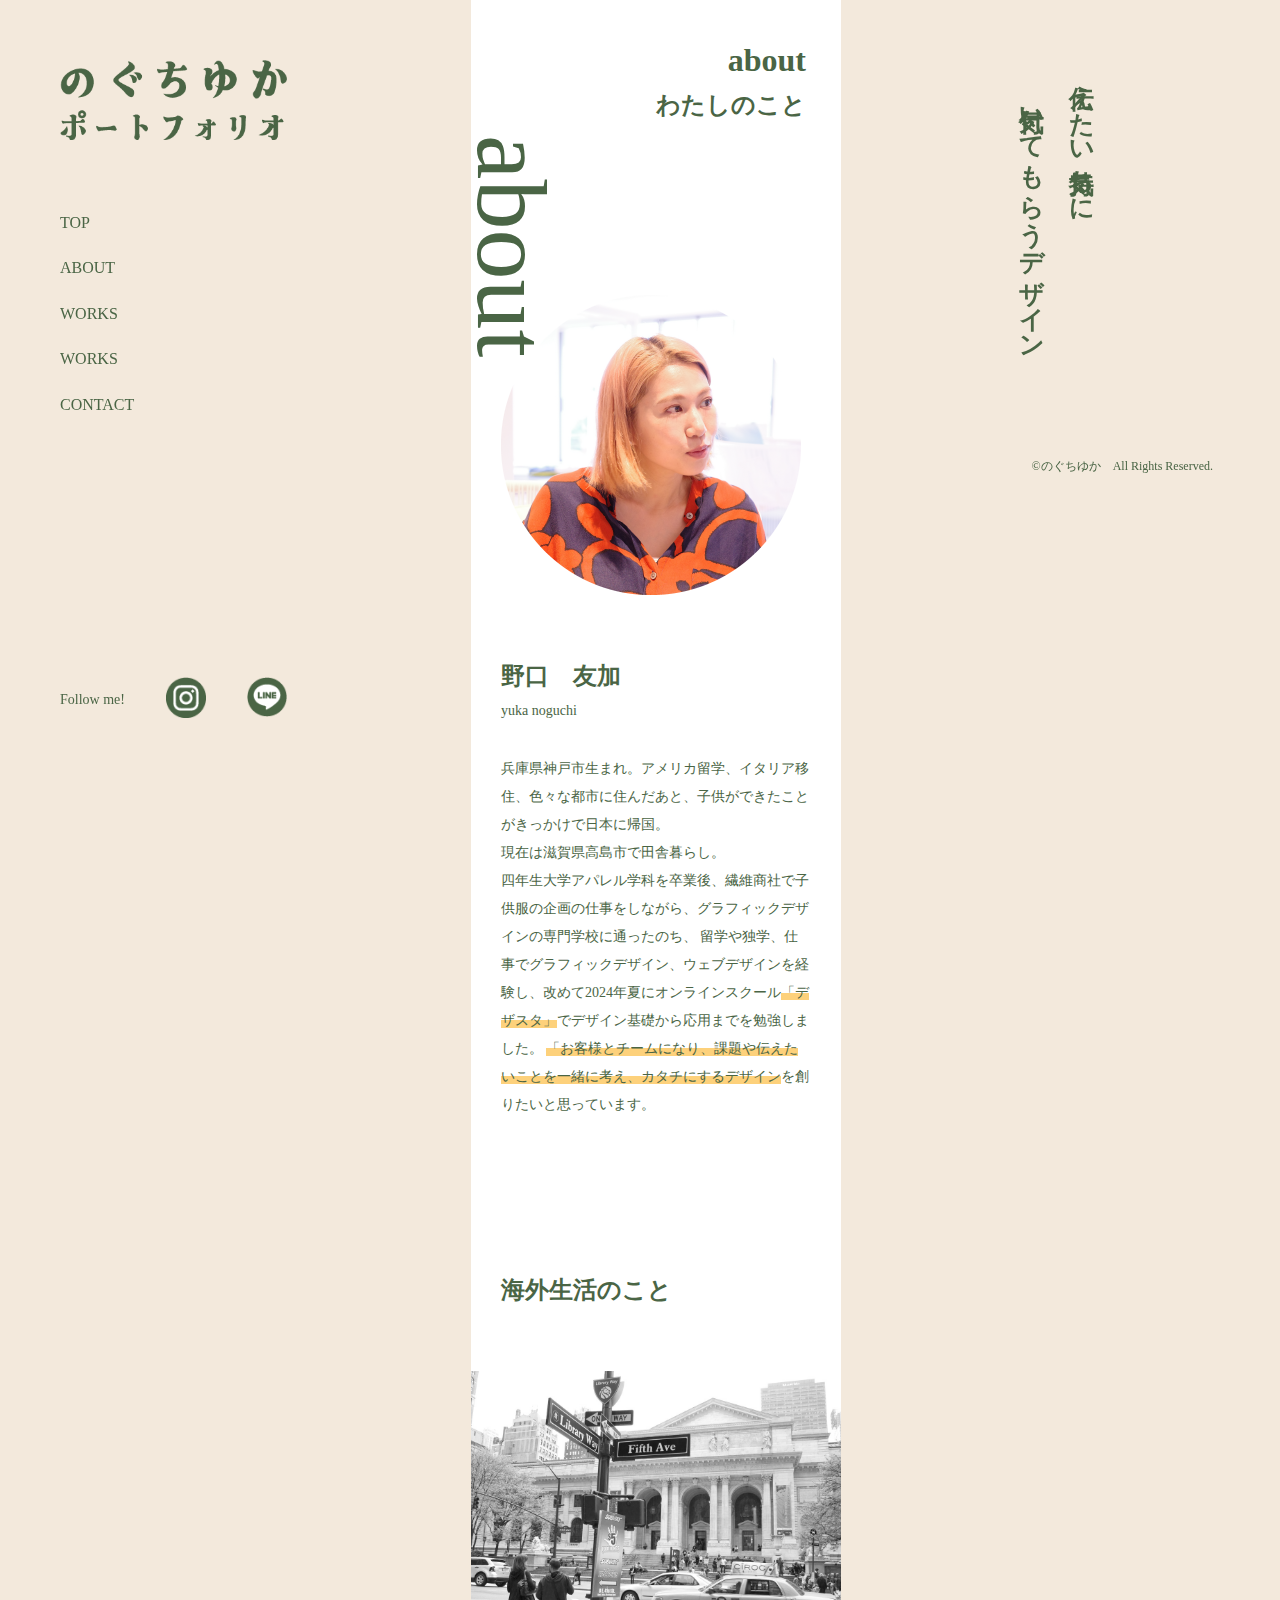
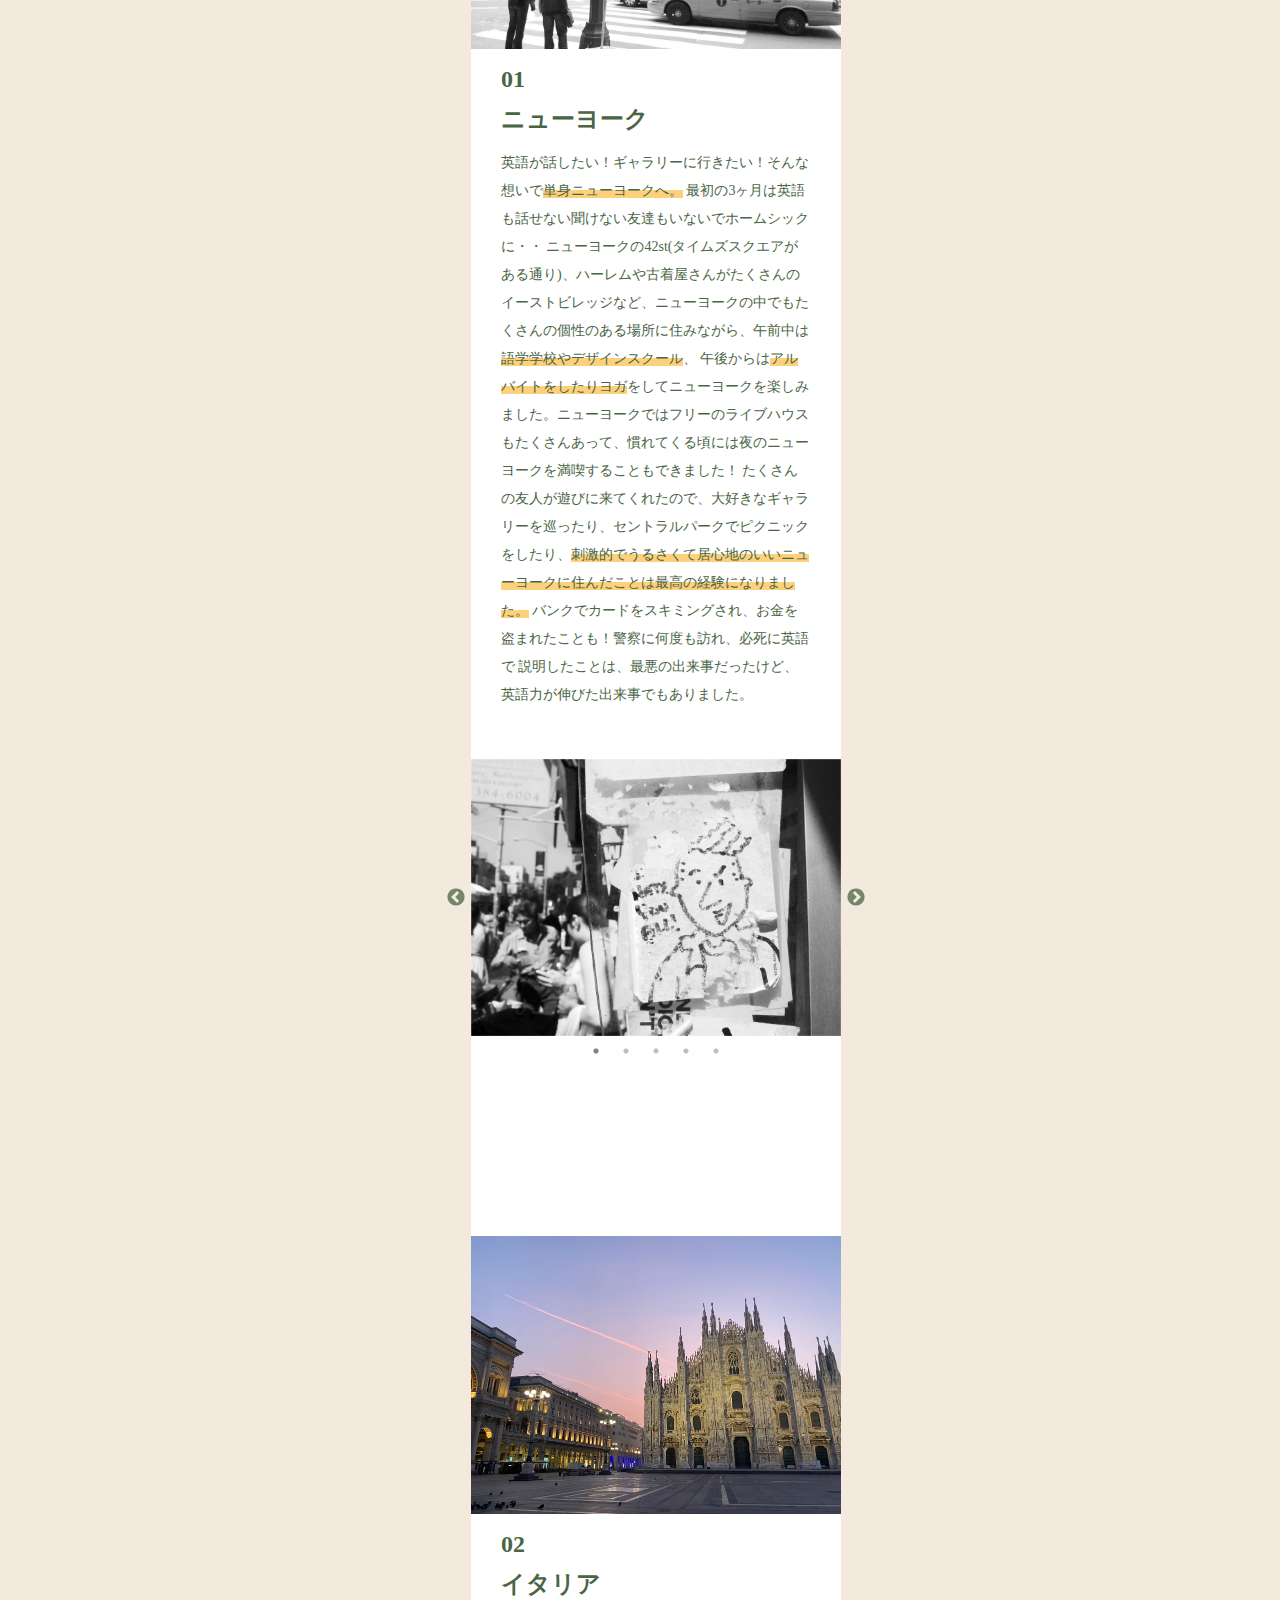
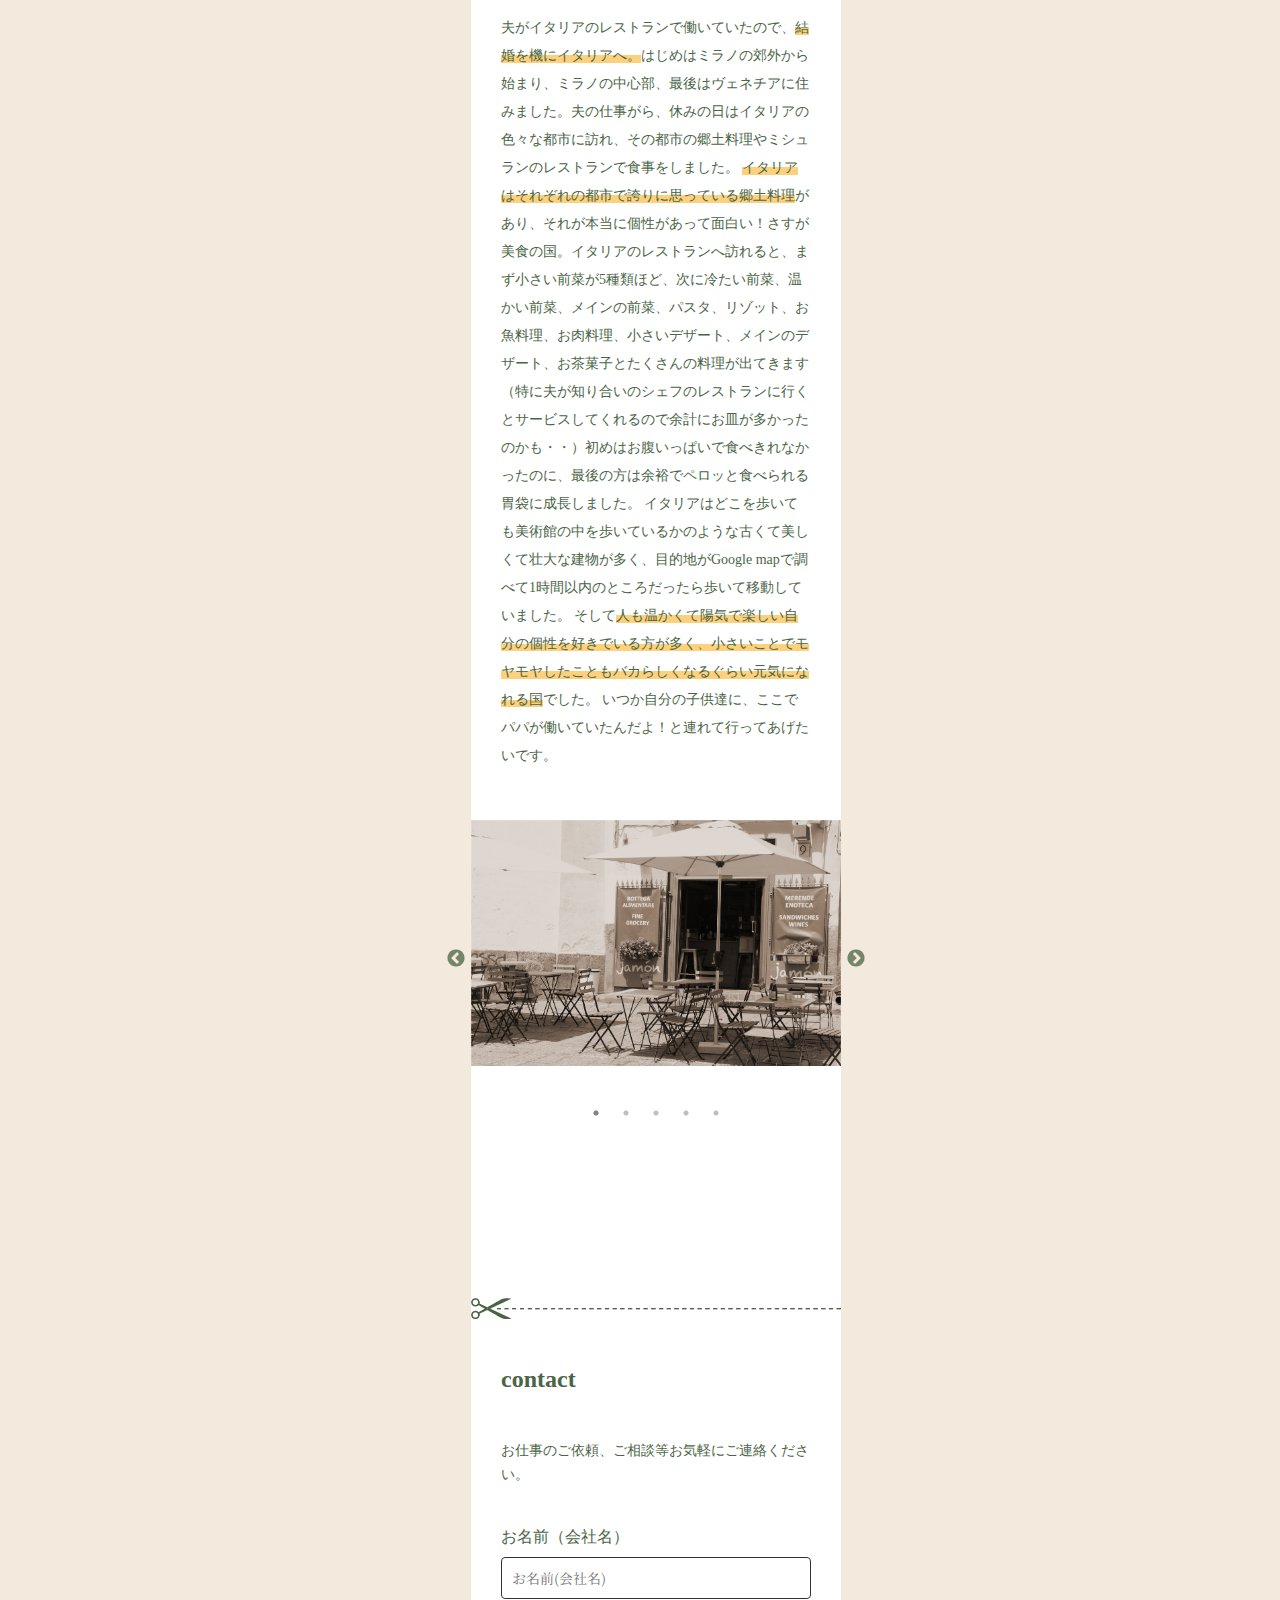
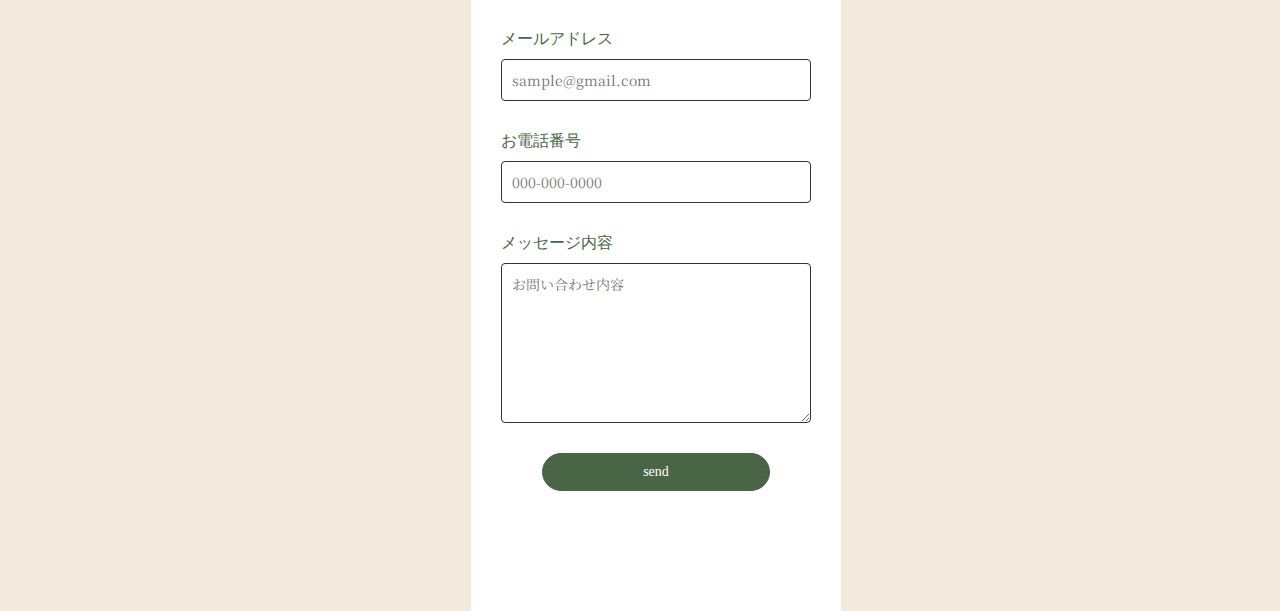
==== portfolio/about.html @ 20931b3d "portfolio" ====
<!DOCTYPE html>
<html lang="ja">
    <head>
        <meta charset="UTF-8">
        <meta name="viewport" content="width=device-width, initial-scale=1.0">
        <title>YUKA NOGUCHI Portfolio</title> 
        <link rel="stylesheet" href="./CSS/reset.css">
        <link rel="stylesheet" type="text/css" href="./slick-1.8.1/slick/slick.css"/>
        <link rel="stylesheet" type="text/css" href="./slick-1.8.1/slick/slick-theme.css">
        <link href="css/lightbox.min.css" rel="stylesheet">
    
        <link rel="stylesheet" href="./CSS/style.css"> 
        <link rel="preconnect" href="https://fonts.googleapis.com">
        <link rel="preconnect" href="./YDW_aosagi/YDWaosagi.otf">
        	
        <link href="https://fonts.googleapis.com/css?family=Noto+Serif+JP" rel="stylesheet">
    


<link rel="preconnect" href="https://fonts.gstatic.com" crossorigin>
<link href="https://fonts.googleapis.com/css2?family=Noto+Sans+JP:wght@100..900&display=swap" rel="stylesheet">

<script type="text/javascript">
    let submitted = false;
</script>
<iframe
    name="hidden_iframe"
    id="hidden_iframe"
    style="display: none"
    onload="if(submitted){window.location='./thanks.html';}"
>
</iframe>

<script src="https://code.jquery.com/jquery-3.6.0.min.js" integrity="sha256-/xUj+3OJU5yExlq6GSYGSHk7tPXikynS7ogEvDej/m4=" crossorigin="anonymous"></script>
<script src="./slick-1.8.1/slick/slick.js"></script>
<!-- <script src="js/lightbox-plus-jquery.min.js"></script> -->
<script src="js/lightbox.min.js"></script>
<script src="./JS/script.js"></script>

        
</head>

 <body>
    <main class="main">
    <header id="header">
        <div class="header_contents">
            <h1 class="logo">
                <a href="./index.html">
                    <img src="./img/logo.png" alt="Portfolio">
                </a>
            </h1>
            <nav class="header_nav">
                <ul>
                    <li><a href="top"></a>top</li>
                    <li><a href="#about"></a>about</li>
                    <li><a href="#works"></a>works</li>
                    <li><a href="#works"></a>works</li>
                    <li><a href="#contact"></a>contact</li>

                </ul>
            </nav> 
            <div class="sns">
                <div class="sns_text">Follow me!</div>
                <div class="sns_item"><img src="./img/lg.png" alt=""></div>
                <div class="sns_item"><img src="./img/line.png" alt=""></div>

            </div>


            <!-- <nav class="header_nav">
                <a href="#top">top</a>
                <a href="#about">about</a>

                <label for="works">works ▼</label>
                <input type="checkbox" id="works1" class="toggle" />
                <ul>
                  <li><a href="#">graphic</a></li>
                  <li><a href="#">web</a></li>
                </ul>
               
                <a href="#contact">contact</a>
              </nav> -->
        </div>
    </header>
    <div class="main_contents">

<div class="about_top">
<h1>about</h1>
<h2>わたしのこと</h2>
</div>

        <div class="about">
      <div class="about_title">
        about
    </div> 
    <div class="introduction">
        <div class="about_img">
            <img src="./img/about_top.png" alt="">
        </div>
   
  <h3>野口　友加</h3> 
  <p>yuka noguchi</p>
  <p>兵庫県神戸市生まれ。アメリカ留学、イタリア移住、色々な都市に住んだあと、子供ができたことがきっかけで日本に帰国。<br>
    現在は滋賀県高島市で田舎暮らし。<br>
    四年生大学アパレル学科を卒業後、繊維商社で子供服の企画の仕事をしながら、グラフィックデザインの専門学校に通ったのち、
    留学や独学、仕事でグラフィックデザイン、ウェブデザインを経験し、改めて2024年夏にオンラインスクール<span>「デザスタ」</span>でデザイン基礎から応用までを勉強しました。
    <span>「お客様とチームになり、課題や伝えたいことを一緒に考え、カタチにするデザイン</span>を創りたいと思っています。</p>     

</div>
    <div class="about_contents">
        <h3 class="about_main">海外生活のこと</h3>

<img src="./img/NY/1866459_orig.jpg" alt="">
<h3 class="about_num">01</h3>
<h3 class="about_tit">ニューヨーク</h3>

<p>英語が話したい！ギャラリーに行きたい！そんな想いで<span>単身ニューヨークへ。</span>
    最初の3ヶ月は英語も話せない聞けない友達もいないでホームシックに・・
    ニューヨークの42st(タイムズスクエアがある通り)、ハーレムや古着屋さんがたくさんのイーストビレッジなど、ニューヨークの中でもたくさんの個性のある場所に住みながら、午前中は<span>語学学校やデザインスクール</span>、
    午後からは<span>アルバイトをしたりヨガ</span>をしてニューヨークを楽しみました。ニューヨークではフリーのライブハウスもたくさんあって、慣れてくる頃には夜のニューヨークを満喫することもできました！
    たくさんの友人が遊びに来てくれたので、大好きなギャラリーを巡ったり、セントラルパークでピクニックをしたり、<span>刺激的でうるさくて居心地のいいニューヨークに住んだことは最高の経験になりました。</span>
    バンクでカードをスキミングされ、お金を盗まれたことも！警察に何度も訪れ、必死に英語で
    説明したことは、最悪の出来事だったけど、英語力が伸びた出来事でもありました。</p>

    <!-- <img class="about_gallery" src="./img/NY/2618620_orig.jpg" alt=""> -->
     <div class="about_gallery">
    <div class="slider_gallery">
        <img src="./img/NY/7099459_orig.jpg">
        <img src="./img/NY/2618620_orig.jpg">
    <img src="./img/NY/6543222_orig.jpg">
     <img src="./img/NY/5947986_orig.jpg">
    <img src="./img/NY/49869_orig.jpg">
    
        </div> 
    </div> 
    

 <img src="./img/Italy/IMG_6788.JPG" alt=""> 
    <h3 class="about_num">02</h3>
    <h3 class="about_tit">イタリア</h3>
    
    <p>夫がイタリアのレストランで働いていたので、<span>結婚を機にイタリアへ。</span>はじめはミラノの郊外から始まり、ミラノの中心部、最後はヴェネチアに住みました。夫の仕事がら、休みの日はイタリアの色々な都市に訪れ、その都市の郷土料理やミシュランのレストランで食事をしました。
        <span>イタリアはそれぞれの都市で誇りに思っている郷土料理</span>があり、それが本当に個性があって面白い！さすが美食の国。イタリアのレストランへ訪れると、まず小さい前菜が5種類ほど、次に冷たい前菜、温かい前菜、メインの前菜、パスタ、リゾット、お魚料理、お肉料理、小さいデザート、メインのデザート、お茶菓子とたくさんの料理が出てきます（特に夫が知り合いのシェフのレストランに行くとサービスしてくれるので余計にお皿が多かったのかも・・）初めはお腹いっぱいで食べきれなかったのに、最後の方は余裕でペロッと食べられる胃袋に成長しました。
        イタリアはどこを歩いても美術館の中を歩いているかのような古くて美しくて壮大な建物が多く、目的地がGoogle mapで調べて1時間以内のところだったら歩いて移動していました。
        そして<span>人も温かくて陽気で楽しい自分の個性を好きでいる方が多く、小さいことでモヤモヤしたこともバカらしくなるぐらい元気になれる国</span>でした。
        いつか自分の子供達に、ここでパパが働いていたんだよ！と連れて行ってあげたいです。</p>
    
        <div class="about_gallery">
            <div class="slider_gallery">
                <img src="./img/Italy/4319053_orig.jpg">
                <img src="./img/Italy/6193185_orig.jpg">
            <img src="./img/Italy/8837557_orig.jpg">
             <img src="./img/Italy/90451_orig.jpg">
            <img src="./img/Italy/6746609_orig.jpg">
            
                </div> 
            </div> 
            

</div>

</div>

<img src="./img/hasami.png" alt="">

<div class="footer">
    <h2 class="footer_title">contact</h2>
    <p class="footer_text">お仕事のご依頼、ご相談等お気軽にご連絡ください。</p>
    
    <form class="c-form" action="https://docs.google.com/forms/u/0/d/e/1FAIpQLScHk-205j1omfILifJ-HAJKz1fVdy8b5tgtZWtx-HyDPvkQRQ/formResponse"
    method="POST"
    target="hidden_iframe"
    onsubmit="submitted=true;"
    class="c-form">
        <div class="c-form__item">
            <label class="c-form__label" for="field-name"
                >お名前（会社名）</label>
           
        </div>
        <div class="c-form__item">
        <input
        name="entry.1123184591"
        class="c-form__input"
        id="field-name"
        placeholder="お名前(会社名)"
        type="text"
        required="required"
    />
        </div>
        <div class="c-form__item">
            <label class="c-form__label" for="field-mail"
                >メールアドレス</label
            >
        </div>
            <div class="c-form__item">
            <input
            name="entry.370200845"
                class="c-form__input"
                id="field-mail"
                placeholder="sample@gmail.com"
                type="email"
                required="required"
            />
        </div>
        <div class="c-form__item">
            <label class="c-form__label" for="field-mail"
                >お電話番号</label
            >
        </div>
            <div class="c-form__item">
            <input
            name="entry.111900923"
                class="c-form__input"
                id="field-mail"
                placeholder="000-000-0000"
                type="number"
                required="required"
            />
        </div>

        <div class="c-form__item">
            <label class="c-form__label" for="field-message">メッセージ内容</label>
            </div>
            <div class="c-form__item">
            <textarea
            name="entry.770391720"
                class="c-form__input"
                id="field-message"
                placeholder="お問い合わせ内容"
            ></textarea>
        </div>
        <div class="c-form__submit">
            <button type="submit">send</button>
        </div>
    </form>
</div>


</div>

</div>


<div class="copy">
    <h1 class="copy_text">伝えたい気持ちに</h1>
    <h1 class="copy_text2">気付いてもらうデザイン</h1>
    <p>©のぐちゆか　All Rights Reserved.</p>
</div>

</main>
 </body>   
</html>
---- portfolio/CSS/style.css ----
@charset "UTF-8";
html{
    font-size:100%;/*ユーザー設定の文字サイズを正しく反映*/
}
*{
    box-sizing:border-box;
}
img{
    max-width:100%;/*画像が親要素からはみ出すのを防ぐ*/
    height:auto;
}
body{
    background-color:#F3E9DC;
    margin:0;
    padding:0;
}
.main{
    display: flex;
    justify-content: space-between;
      
}

.header_contents{
    width:100%;
    display:grid;
    justify-content:space-between; /*メニューを右端に置く方法その１（※）*/
    margin: 60px;
    position: -webkit-sticky;
    position: sticky;
    top: 0;
    height: 140px;


}
.logo img{
    height: 80px;
    margin-bottom: 60px;
}

.header_nav li {
    display: list-item;  /* 縦に並べる */
    list-style-type: none;
    text-transform: uppercase;
    padding: 10% 0;
    font-family: YDWaosagi;
  }

  .sns{
    display: flex;
    justify-content: space-between;
    margin-top: 250px;
  
  }

  .sns_text{
    font-size: 14px;
    font-family: YDWaosagi;
    padding: 10% 0 0 0;

  }

 .sns_item{
    width: 40px;
 }

 .top_img{
    width: 370px;
 }

.copy{
    margin: 67px;
    position: -webkit-sticky;
    position: sticky;
    top: 0px;
    height: 200px;

}

 .copy_text{
    writing-mode: vertical-rl;
    font-size: 25px;
    font-family: YDWaosagi;
    line-height: 100px;
 }
 .copy_text2{
    writing-mode: vertical-rl;
    font-size: 25px;
    font-family: YDWaosagi;
    margin-top: -120px;
 }

 .copy p{
    font-size: 12px;
    font-family: YDWaosagi;
    margin-top: 120px;


 }
 .main_text{
    font-size: 60px;
    font-family: YDWaosagi;
    color: #fff;
    line-height: 100px;
    letter-spacing: 1px;
    margin: -500px 0 0 20px;

 }

.main_text2{
    font-size: 21px;
    font-family: YDWaosagi;
    color: #fff;
    line-height: 40px;
    margin: 100px 0 0 20px;
}


.main_contents{
    background-color: #fff;
    max-width: 370px;
}

.message_contents{
    text-align: left;
    padding: 50px 30px;

}

.message_contents p{
    font-size: 12px;
    line-height: 24px;
}

.more{
    text-align: center;
    margin-top: 30px;
}


.message img{
    width: 35px;
    object-fit: cover;
    
}

.service{
    margin-top: 30px;
}

.service_contents{
    text-align: left;
    padding: 0 30px;

}

.service_title {
    writing-mode: vertical-rl;
    font-size: 100px;
    font-family: YDWaosagi;
    padding-left: 40px;
    position: -webkit-sticky;
    position: sticky;
    top: 10px;
    height: 100px;
}

.service_num{
    font-size: 24px;
    font-family: YDWaosagi;
padding-bottom: 50px;
}

.service_tit{
    font-size: 24px;
padding-bottom: 40px;
}

.service_text{
    font-size: 14px;
    line-height: 24px;
    padding-bottom: 40px;


}


.service_contents img{
margin-bottom: 120px;
}

.footer{
    text-align: left;
    padding: 0 30px;

}

.footer_title{
    font-size: 24px;
    font-family: YDWaosagi;
    padding: 60px 0;

}

.footer_text{
    font-size: 14px;
    line-height: 24px;
    padding-bottom: 40px;

}


.c-form {
	margin: 0 auto;
}
.c-form__item {
	display: flex;
	flex-wrap: wrap;
	margin-bottom: 10px;
}
.c-form__label{
    padding: 10px 0;
}
.c-form__input {
	padding: 10px;
}
.c-form__label {
	width: 90%;
}
.c-form__input {
    width: 100%;
    font-size: 14px;
    font-family: 'Noto Serif JP', sans-serif;
    border: solid 1px #333;
    border-radius: 4px;
    margin-bottom: 20px;
}

.c-form__input:focus-visible {
	outline: #4A6545 auto 1px;
}
.c-form__required {
	color: #fff;
	background-color: #4A6545;
	border-radius: 4px;
	padding: 5px 5px;
	margin: 0 0 0 18px;
}
textarea.c-form__input {
	height: 160px;
}
.c-form__submit {
	text-align: center;
}
.c-form__submit button {
	font-size: 14px;
	color: #fff;
    font-family: YDWaosagi;
	background-color: #4A6545;
	border: solid 1px #4A6545;
	border-radius:20px;
	padding: 10px 100px;
	transition: 0.4s;
	cursor: pointer;
    margin-bottom: 120px;
}
.c-form__submit button:hover {
	color: #4A6545;
	background-color: transparent;
}

/*　worksのセクション　*/


.works_top h1{
    font-size:32px;
    font-family: YDWaosagi;
    text-align: right;
    margin: 60px 35px 45px 0;

}

.works_top h2{
    font-size:24px;
    text-align: right;
    margin-right: 35px;

}


.works{
    margin-top: 30px;
}

.works_contents{
    text-align: left;
    padding: 60px 30px;

}

.works_title {
    writing-mode: vertical-rl;
    font-size: 100px;
    font-family: YDWaosagi;
    padding-left: 40px;
    position: -webkit-sticky;
    position: sticky;
    top: 10px;
    height: 100px;
    z-index: 9999;

}

.works_contents h3{
    font-size: 24px;
    line-height: 42px;
    margin: 10px 0;
}

.works_contents p{
    font-size: 14px;
    line-height: 28px;
    margin-bottom: 90px;
}


.slider_work {
    width: 300px;
  }
  

/*　aboutのセクション　*/


.about_top h1{
    font-size:32px;
    font-family: YDWaosagi;
    text-align: right;
    margin: 60px 35px 45px 0;

}

.about_top h2{
    font-size:24px;
    text-align: right;
margin-right: 35px;
}

.about_img{
    width: 300px;
    margin-bottom: 60px;
}


.about{
    margin-top: 30px;
}

.introduction{
    text-align: left;
    padding: 60px 30px;
}

.introduction p{
    font-size: 14px;
    line-height: 28px;
    margin-bottom: 30px;
}


.introduction h3{
    font-size: 24px;
    line-height: 42px;


}


.about_contents{
    text-align: left;

}

.about_title {
    writing-mode: vertical-rl;
    font-size: 100px;
    font-family: YDWaosagi;
    padding-left: 40px;
    position: -webkit-sticky;
    position: sticky;
    top: 10px;
    height: 100px;
    z-index: 9999;

}

.about_main {
    font-size: 24px;
    line-height: 42px;
    padding: 60px 30px;

}


.about_contents p{
    font-size: 14px;
    line-height: 28px;
    margin-bottom: 30px;
    padding: 20px 30px;

}

span {
    background: linear-gradient(transparent 50%, #FDD17B 50%);
}


.about_num{
    font-size: 24px;
    font-family: YDWaosagi;
    padding: 30px;
}

.about_tit{
 font-size: 24px;
 padding: 10px 30px;

}


.about_gallery{
    margin-bottom: 200px;
}

.slider_gallery{
    margin-bottom: 200px;

}


/*　thanksページのセクション　*/


.contact{
    margin-top: 30px;
}

.contact_contents{
    text-align: left;
    padding: 0 30px;

}

.contact_title {
    writing-mode: vertical-rl;
    font-size: 100px;
    font-family: YDWaosagi;
    padding-left: 40px;
    position: -webkit-sticky;
    position: sticky;
    top: 10px;
    height: 100px;
}

.contact_tit{
font-size: 24px;
line-height: 48px;
text-align: center;
padding: 20px 0;
}

.contact_contents h3{
    font-size: 14px;
    text-align: center;
margin: 20px 0;
}


.contact_contents p{
    font-size: 14px;
    line-height: 24px;
    text-align: center;
    margin-bottom: 90px;

}
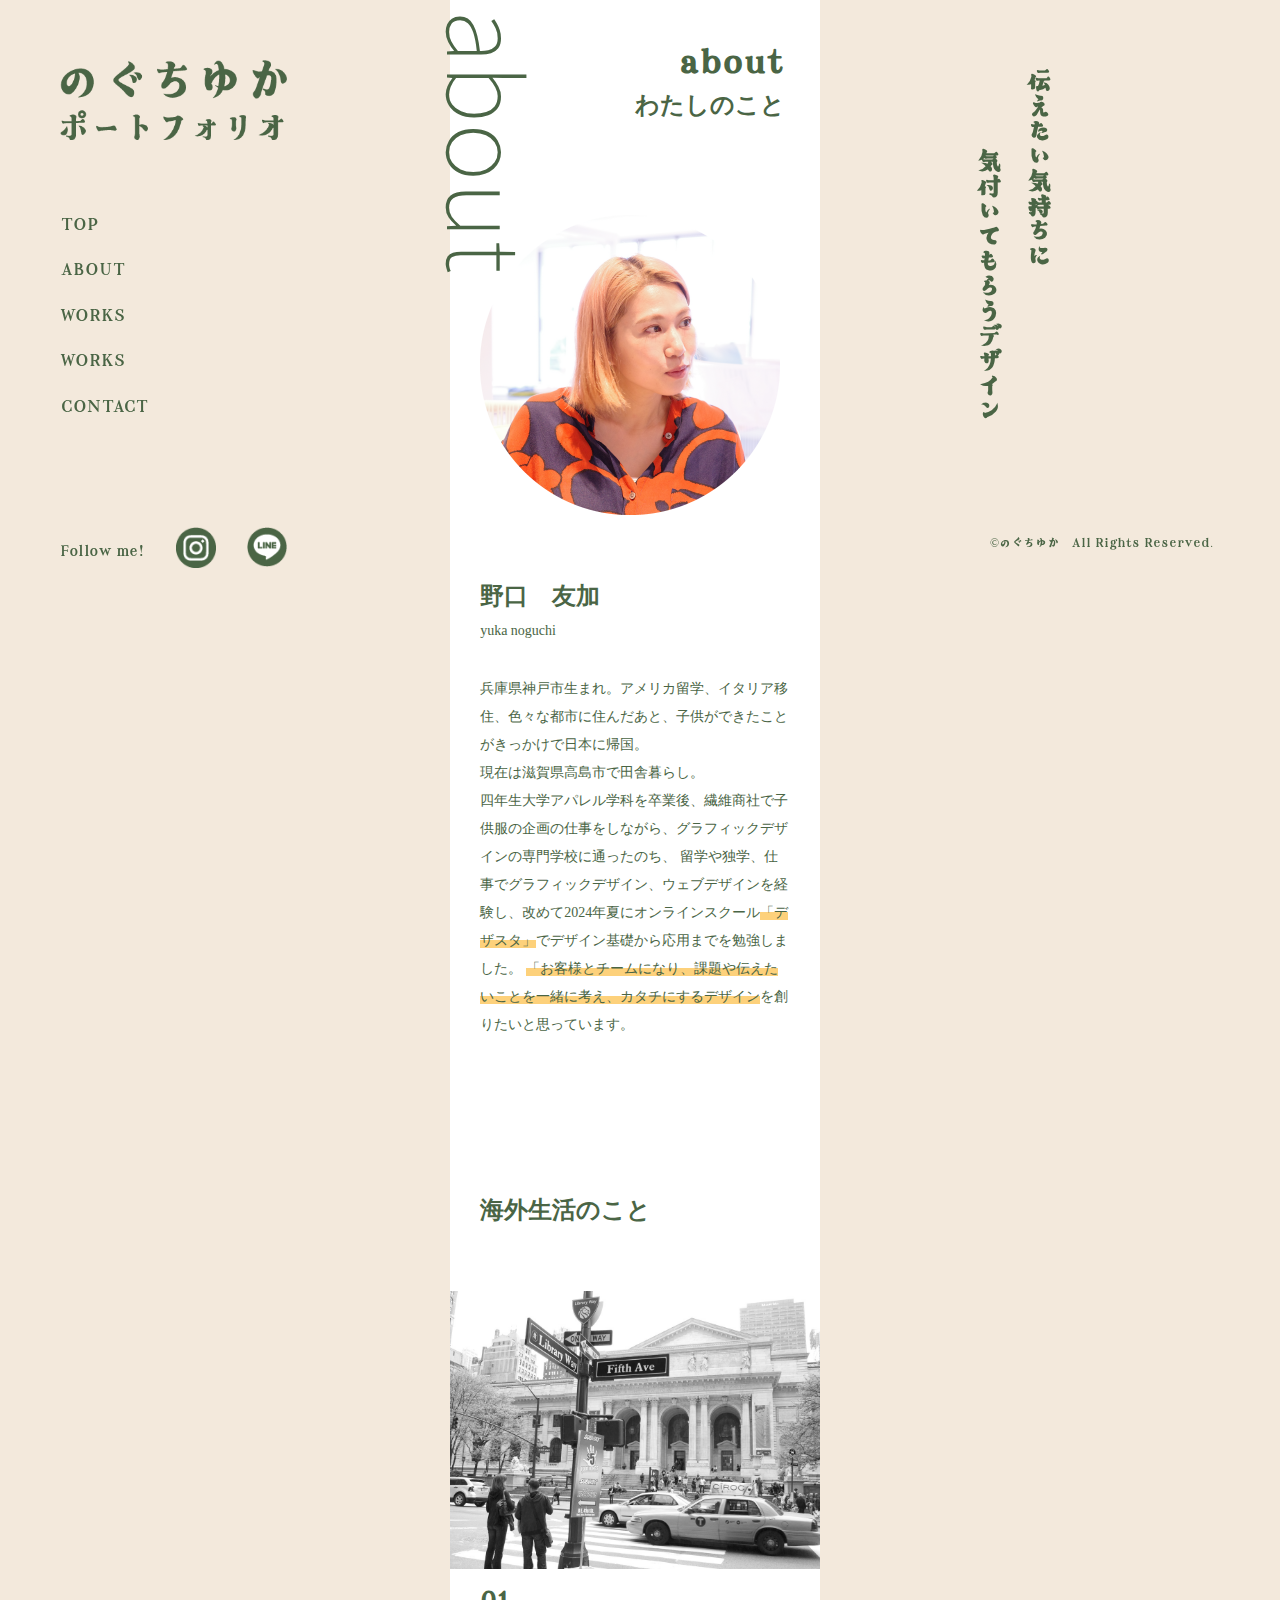
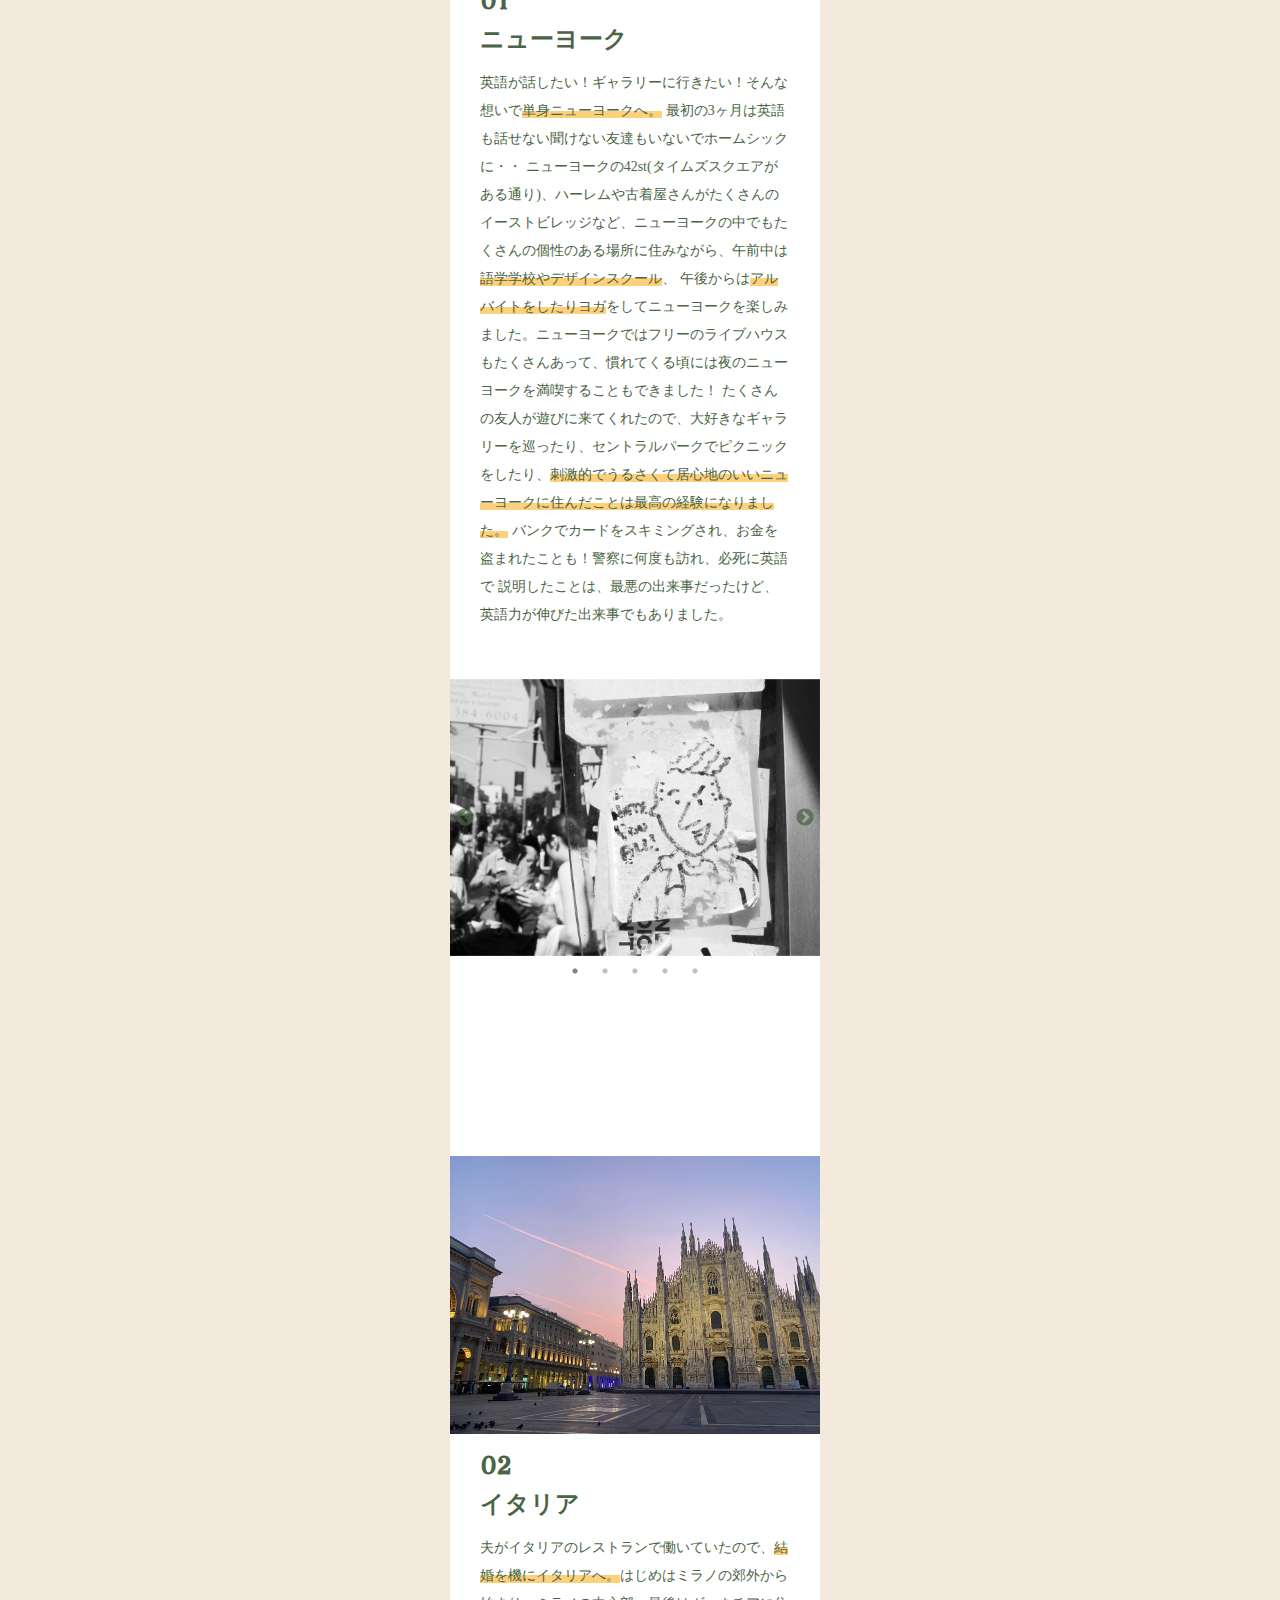
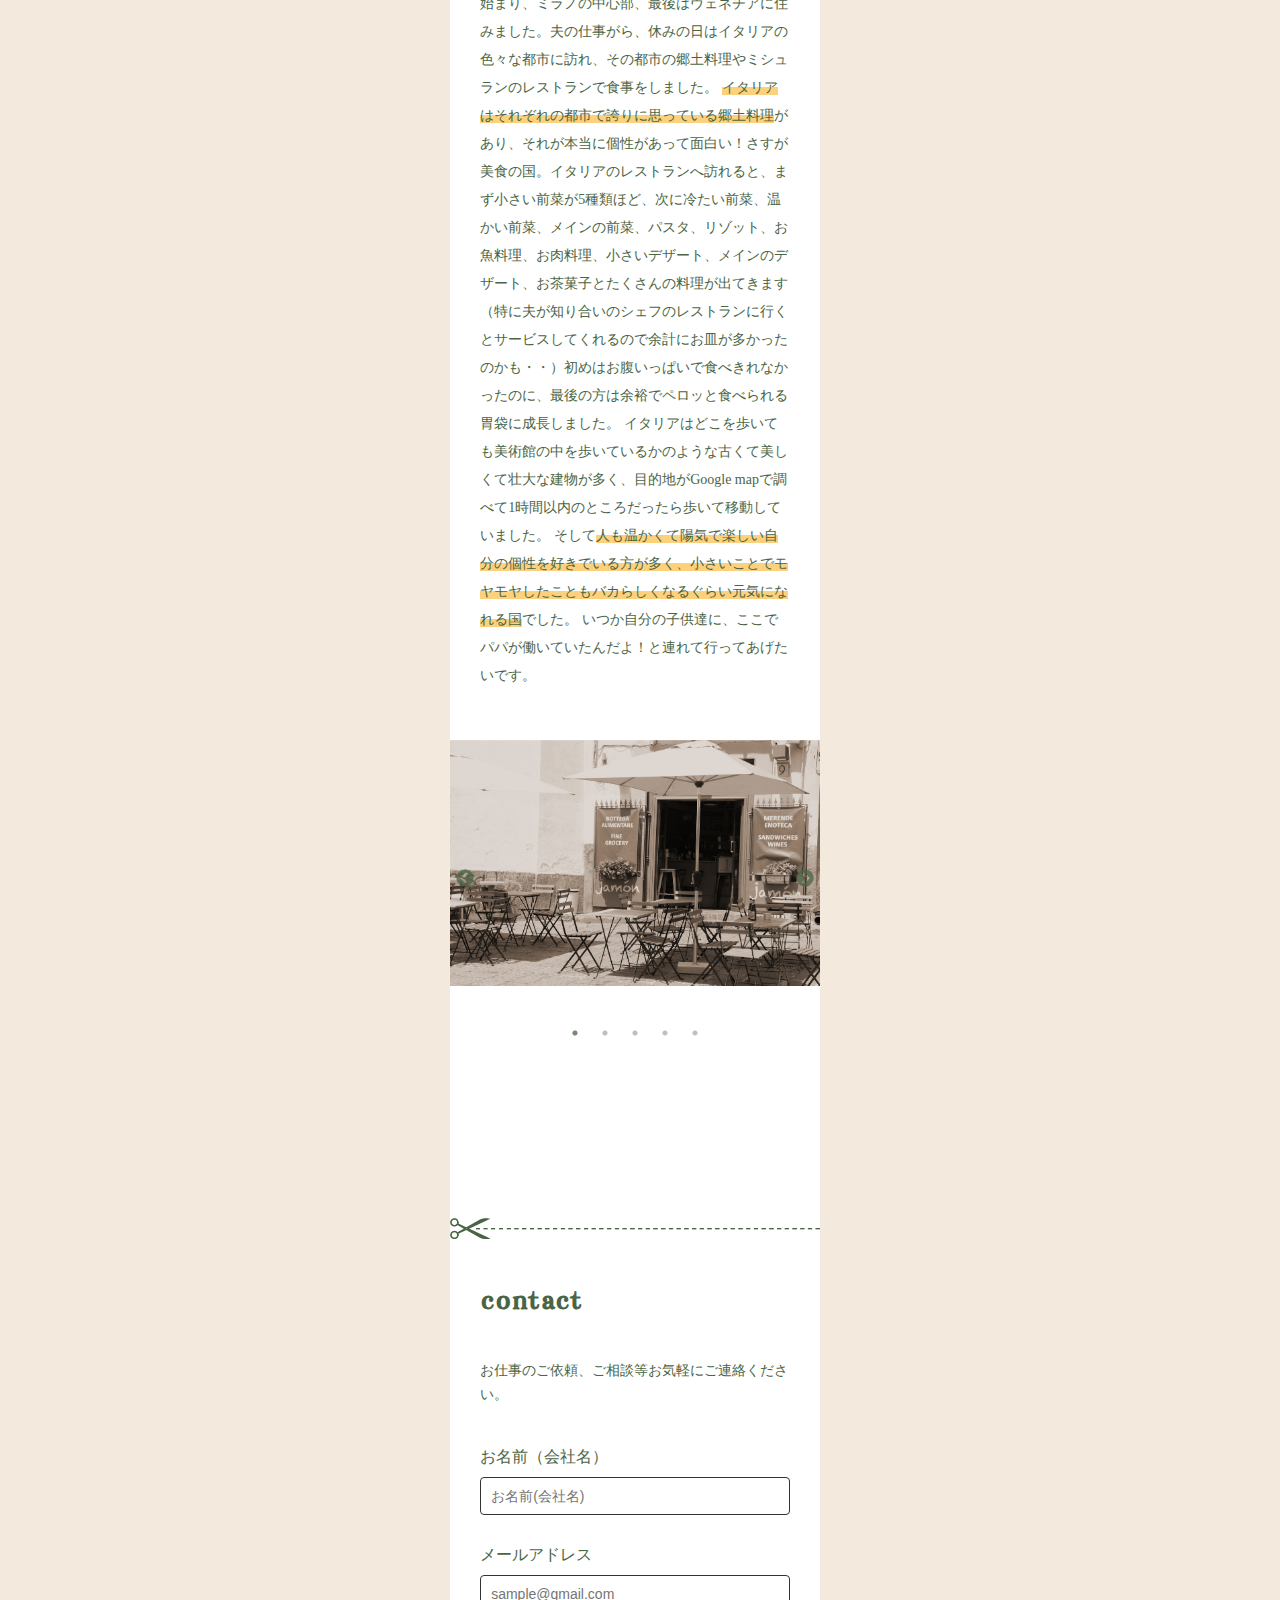
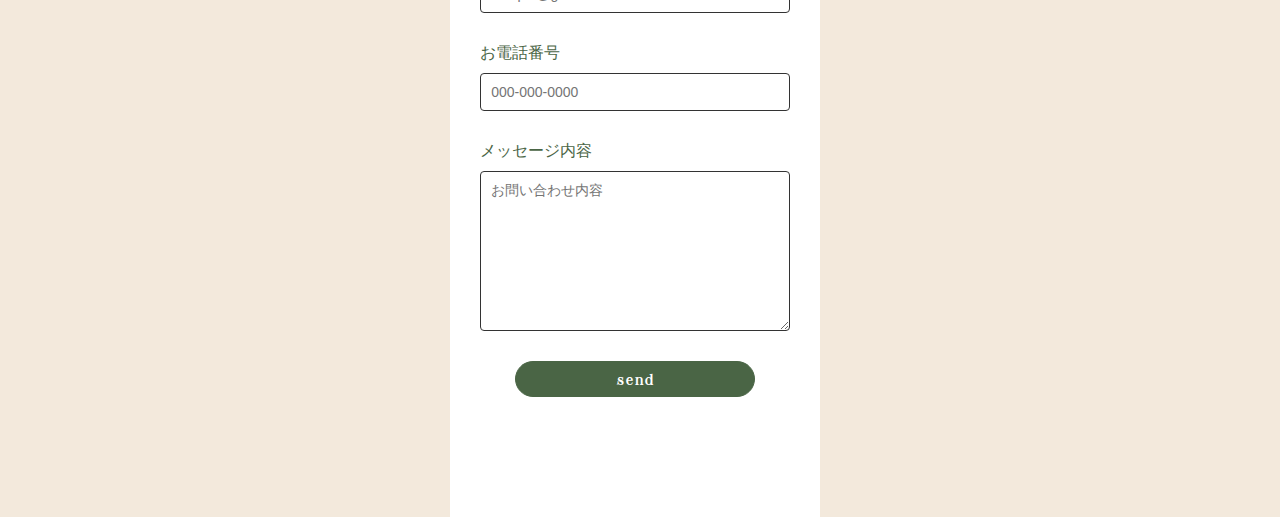
==== commit de923ff3: "portfolio" ====
--- a/portfolio/about.html
+++ b/portfolio/about.html
@@ -13,12 +13,15 @@
         <link rel="preconnect" href="https://fonts.googleapis.com">
         <link rel="preconnect" href="./YDW_aosagi/YDWaosagi.otf">
         	
-        <link href="https://fonts.googleapis.com/css?family=Noto+Serif+JP" rel="stylesheet">
     
 
 
 <link rel="preconnect" href="https://fonts.gstatic.com" crossorigin>
-<link href="https://fonts.googleapis.com/css2?family=Noto+Sans+JP:wght@100..900&display=swap" rel="stylesheet">
+
+<style>
+    @import url('https://fonts.googleapis.com/css2?family=Noto+Sans+JP:wght@100..900&display=swap');
+    </style>    
+
 
 <script type="text/javascript">
     let submitted = false;
@@ -164,7 +167,7 @@
 <img src="./img/hasami.png" alt="">
 
 <div class="footer">
-    <h2 class="footer_title">contact</h2>
+    <h2 id="contact" class="footer_title">contact</h2>
     <p class="footer_text">お仕事のご依頼、ご相談等お気軽にご連絡ください。</p>
     
     <form class="c-form" action="https://docs.google.com/forms/u/0/d/e/1FAIpQLScHk-205j1omfILifJ-HAJKz1fVdy8b5tgtZWtx-HyDPvkQRQ/formResponse"
--- a/portfolio/CSS/style.css
+++ b/portfolio/CSS/style.css
@@ -1,4 +1,18 @@
 @charset "UTF-8";
+
+@font-face {
+    font-family: 'YDWaosagi';
+    src: url('../YDW_aosagi/YDWaosagi.otf') format('opentype');
+    font-weight: normal;
+    font-style: normal;
+}
+
+html[lang="ja"] {
+    font-family: "Noto Sans JP", "Hiragino Kaku Gothic ProN", Meiryo, sans-serif;
+  }
+
+
+
 html{
     font-size:100%;/*ユーザー設定の文字サイズを正しく反映*/
 }
@@ -14,6 +28,7 @@
     margin:0;
     padding:0;
 }
+
 .main{
     display: flex;
     justify-content: space-between;
@@ -27,7 +42,7 @@
     margin: 60px;
     position: -webkit-sticky;
     position: sticky;
-    top: 0;
+    top: 60px;
     height: 140px;
 
 
@@ -42,19 +57,19 @@
     list-style-type: none;
     text-transform: uppercase;
     padding: 10% 0;
-    font-family: YDWaosagi;
+    font-family: 'YDWaosagi';
   }
 
   .sns{
     display: flex;
     justify-content: space-between;
-    margin-top: 250px;
+    margin-top: 100px;
   
   }
 
   .sns_text{
     font-size: 14px;
-    font-family: YDWaosagi;
+    font-family: 'YDWaosagi';
     padding: 10% 0 0 0;
 
   }
@@ -71,7 +86,7 @@
     margin: 67px;
     position: -webkit-sticky;
     position: sticky;
-    top: 0px;
+    top: 67px;
     height: 200px;
 
 }
@@ -79,13 +94,13 @@
  .copy_text{
     writing-mode: vertical-rl;
     font-size: 25px;
-    font-family: YDWaosagi;
+    font-family: 'YDWaosagi';
     line-height: 100px;
  }
  .copy_text2{
     writing-mode: vertical-rl;
     font-size: 25px;
-    font-family: YDWaosagi;
+    font-family: 'YDWaosagi';
     margin-top: -120px;
  }
 
@@ -98,7 +113,7 @@
  }
  .main_text{
     font-size: 60px;
-    font-family: YDWaosagi;
+    font-family: 'YDWaosagi';
     color: #fff;
     line-height: 100px;
     letter-spacing: 1px;
@@ -108,7 +123,7 @@
 
 .main_text2{
     font-size: 21px;
-    font-family: YDWaosagi;
+    font-family: 'YDWaosagi';
     color: #fff;
     line-height: 40px;
     margin: 100px 0 0 20px;
@@ -122,7 +137,7 @@
 
 .message_contents{
     text-align: left;
-    padding: 50px 30px;
+    padding: 50px 70px;
 
 }
 
@@ -144,7 +159,7 @@
 }
 
 .service{
-    margin-top: 30px;
+    margin-top: -150px;
 }
 
 .service_contents{
@@ -156,17 +171,18 @@
 .service_title {
     writing-mode: vertical-rl;
     font-size: 100px;
-    font-family: YDWaosagi;
+    font-family: "Noto Sans JP", sans-serif;
+    font-weight: 100;
     padding-left: 40px;
     position: -webkit-sticky;
     position: sticky;
     top: 10px;
-    height: 100px;
+    height: 320px;
 }
 
 .service_num{
     font-size: 24px;
-    font-family: YDWaosagi;
+    font-family: 'YDWaosagi';
 padding-bottom: 50px;
 }
 
@@ -196,7 +212,7 @@
 
 .footer_title{
     font-size: 24px;
-    font-family: YDWaosagi;
+    font-family: 'YDWaosagi';
     padding: 60px 0;
 
 }
@@ -254,7 +270,7 @@
 .c-form__submit button {
 	font-size: 14px;
 	color: #fff;
-    font-family: YDWaosagi;
+    font-family: 'YDWaosagi';
 	background-color: #4A6545;
 	border: solid 1px #4A6545;
 	border-radius:20px;
@@ -273,7 +289,7 @@
 
 .works_top h1{
     font-size:32px;
-    font-family: YDWaosagi;
+    font-family: 'YDWaosagi';
     text-align: right;
     margin: 60px 35px 45px 0;
 
@@ -288,7 +304,7 @@
 
 
 .works{
-    margin-top: 30px;
+    margin-top:  -400px;
 }
 
 .works_contents{
@@ -300,12 +316,13 @@
 .works_title {
     writing-mode: vertical-rl;
     font-size: 100px;
-    font-family: YDWaosagi;
+    font-family: "Noto Sans JP", sans-serif;
+    font-weight: 100;
     padding-left: 40px;
     position: -webkit-sticky;
     position: sticky;
     top: 10px;
-    height: 100px;
+    height: 420px;
     z-index: 9999;
 
 }
@@ -333,7 +350,7 @@
 
 .about_top h1{
     font-size:32px;
-    font-family: YDWaosagi;
+    font-family: 'YDWaosagi';
     text-align: right;
     margin: 60px 35px 45px 0;
 
@@ -352,7 +369,7 @@
 
 
 .about{
-    margin-top: 30px;
+    margin-top: -100px;
 }
 
 .introduction{
@@ -383,15 +400,16 @@
 .about_title {
     writing-mode: vertical-rl;
     font-size: 100px;
-    font-family: YDWaosagi;
+    font-family: "Noto Sans JP", sans-serif;
+    font-weight: 100;
     padding-left: 40px;
     position: -webkit-sticky;
     position: sticky;
     top: 10px;
-    height: 100px;
+    height: 150px;
     z-index: 9999;
-
-}
+}
+
 
 .about_main {
     font-size: 24px;
@@ -416,7 +434,7 @@
 
 .about_num{
     font-size: 24px;
-    font-family: YDWaosagi;
+    font-family: 'YDWaosagi';
     padding: 30px;
 }
 
@@ -436,6 +454,14 @@
 
 }
 
+.slick-next {
+    right: 5px;
+}
+
+.slick-prev {
+    left: 5px;
+    z-index: 999;
+}
 
 /*　thanksページのセクション　*/
 
@@ -453,12 +479,13 @@
 .contact_title {
     writing-mode: vertical-rl;
     font-size: 100px;
-    font-family: YDWaosagi;
+    font-family: "Noto Sans JP", sans-serif;
+    font-weight: 100;
     padding-left: 40px;
     position: -webkit-sticky;
     position: sticky;
     top: 10px;
-    height: 100px;
+    height: 10px;
 }
 
 .contact_tit{
@@ -482,3 +509,137 @@
     margin-bottom: 90px;
 
 }
+
+
+.hamburger,
+.header_nav-sp{
+    display: none;
+}
+
+
+
+
+
+@media screen and (max-width: 1100px) {
+.copy {
+    display: none;
+}
+
+
+.hamburger,
+.header_nav-sp{
+    display: none;
+}
+
+
+
+
+}
+
+
+
+
+
+
+@media screen and (max-width: 700px) {
+    .header_contents {
+        display: none;
+    }
+    
+    .main_contents{
+        background-color: #fff;
+        margin: 0 auto;
+    }
+    
+    .hamburger{
+        display: block;
+        width: 30px;
+        height: 30px;
+        position: absolute;
+        top: 10px;
+        right: 70px;
+        cursor: pointer;
+        z-index: 9999;
+      }
+      .hamburger span{
+        width: 30px;
+        height: 2px;
+        background-color: #fff;
+        position: absolute;
+        content: "";
+        top: 13px;
+        transition: .3s;
+      }
+    /* hamメニュー（擬似要素） */
+    .hamburger span::before{
+        width: 30px;
+        height: 2px;
+        background-color: #fff;
+        position: absolute;
+        content: "";
+        top: -13px;
+        transition: .3s;
+    
+      }
+      .hamburger span::after{
+        width: 30px;
+        height: 2px;
+        background-color: #fff;;
+        position: absolute;
+        content: "";
+        bottom: -13px;
+        transition: .3s;
+    
+      }
+    
+    .open span{
+        background: transparent;
+    }
+    
+    .open span::before{
+        transform: rotate(45deg);
+        top: 0;
+    }
+    .open span::after{
+        transform: rotate(-45deg);
+        bottom: 0;
+    }
+    
+    
+    /* hamメニューが押されてnavが開いた時のCSS */
+    
+    .header_nav-sp{
+        position: absolute;
+        width: 370px;
+        height: 85vh;
+        margin: 0 auto;
+        background-color:#F3E9DC;
+        z-index: 9998;
+    
+    }
+    
+    .header_nav-sp ul{
+        display: flex;
+        flex-direction: column;
+        justify-content: center;
+        align-items: left;
+        gap: 20px;
+        height: 100%;
+    }
+    
+    .header_nav-sp li{
+        color: #4A6545;
+       font-weight: bold;
+       font-size: 24px;
+       line-height: 48px;
+       border-bottom: 2px solid #4A6545;
+  display: inline-block;
+    }
+    
+
+    
+    
+    
+    
+    
+    }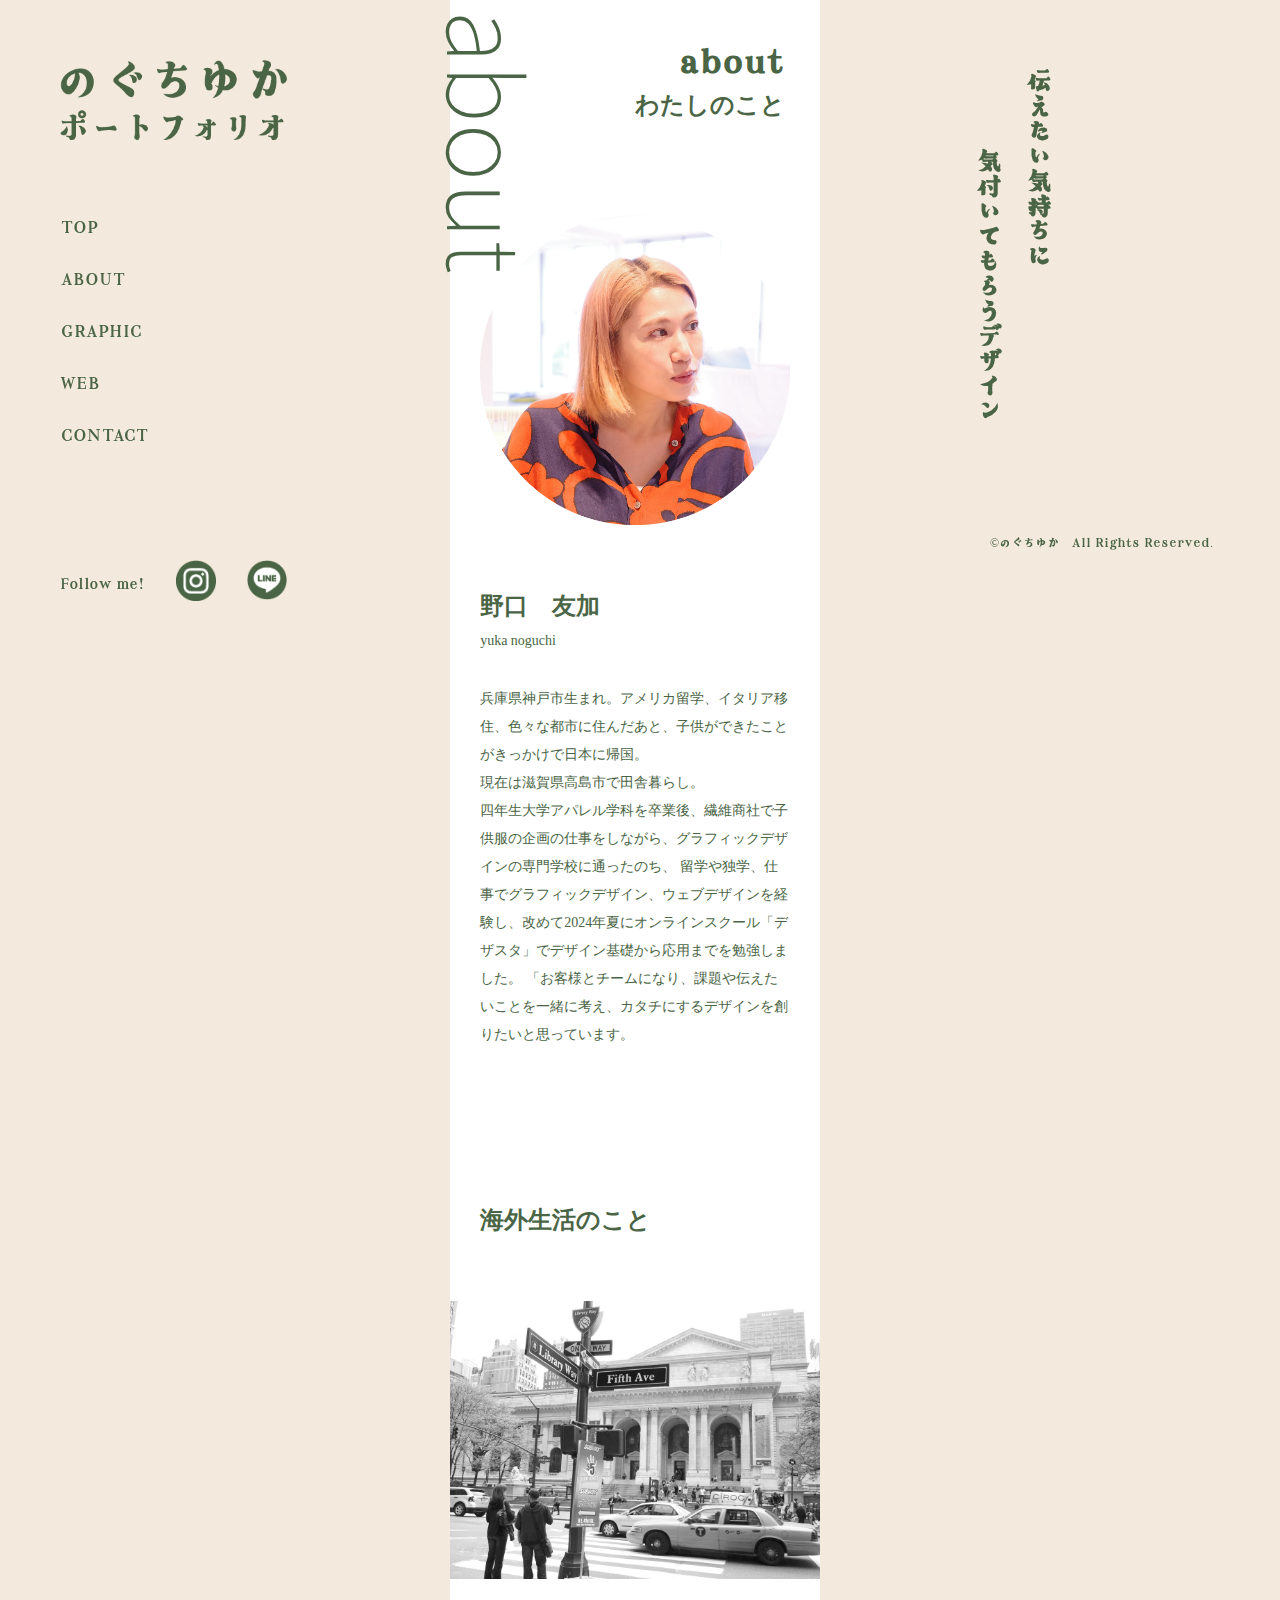
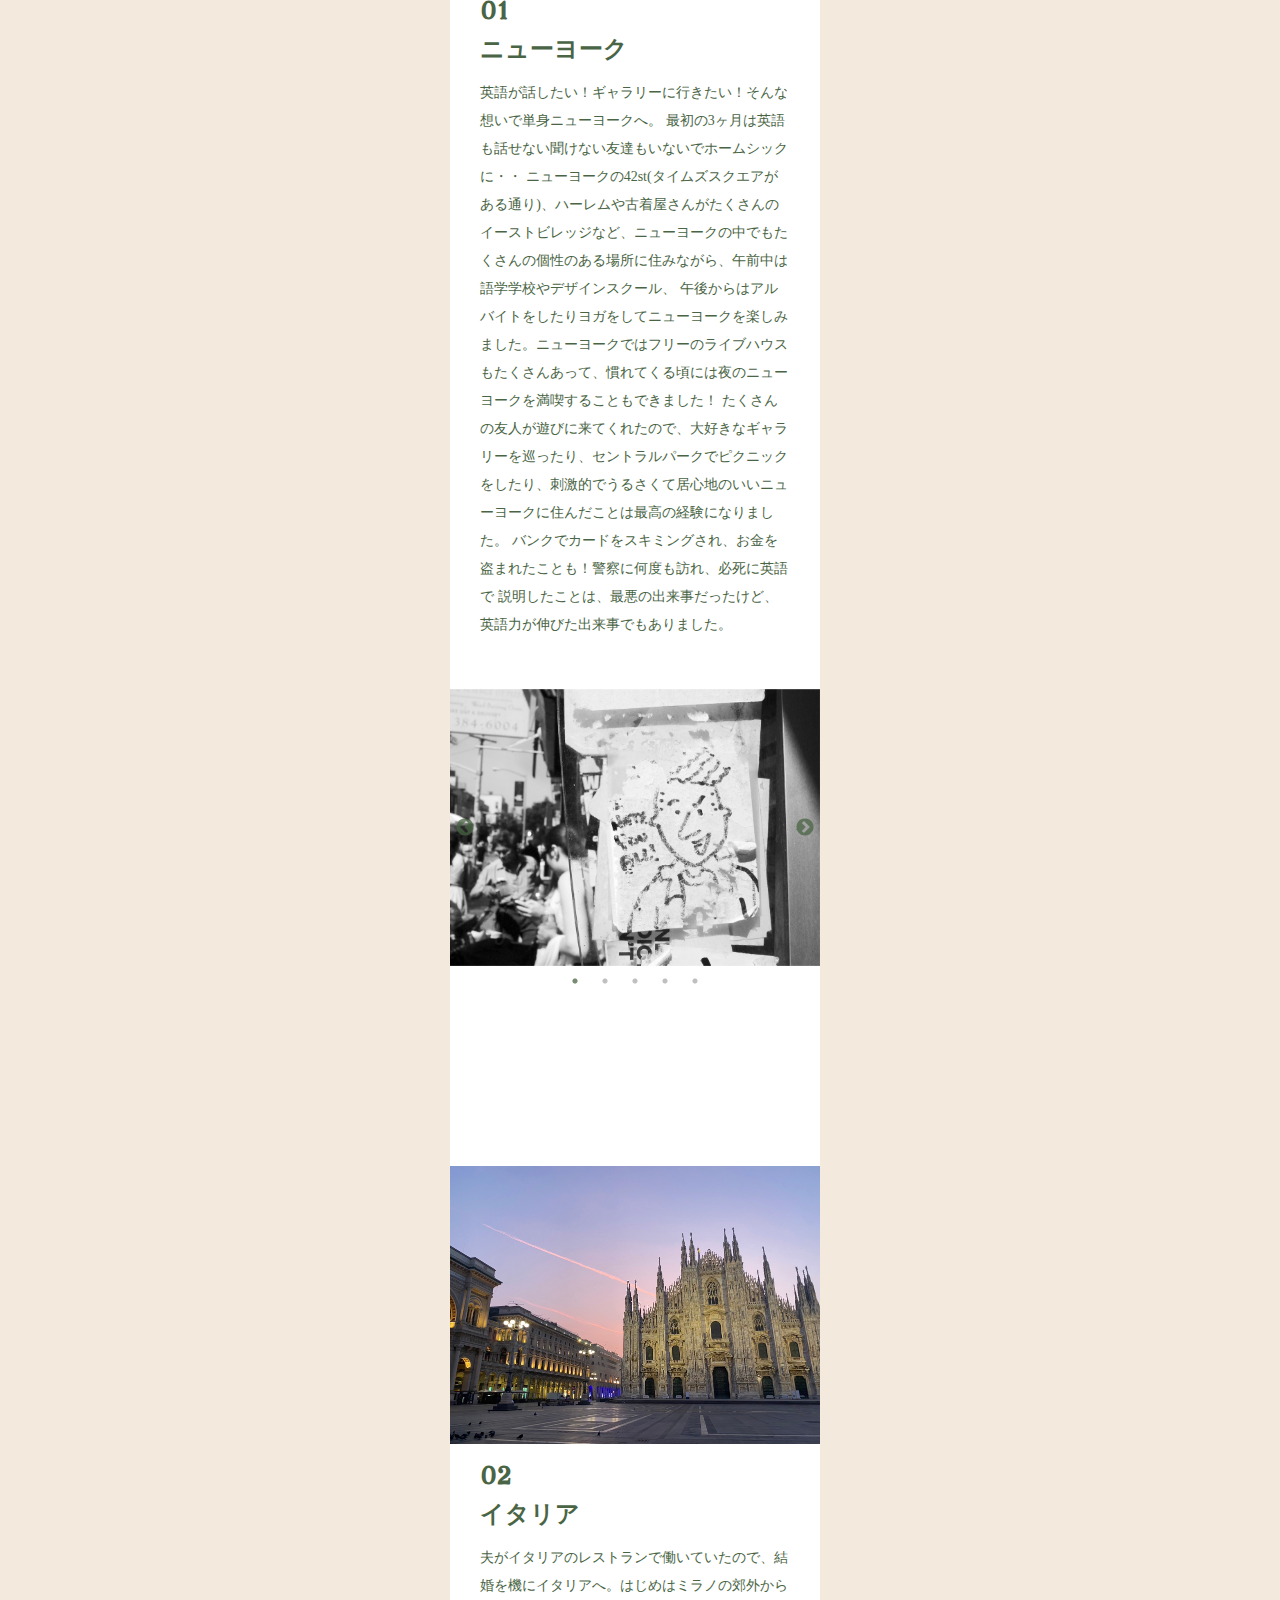
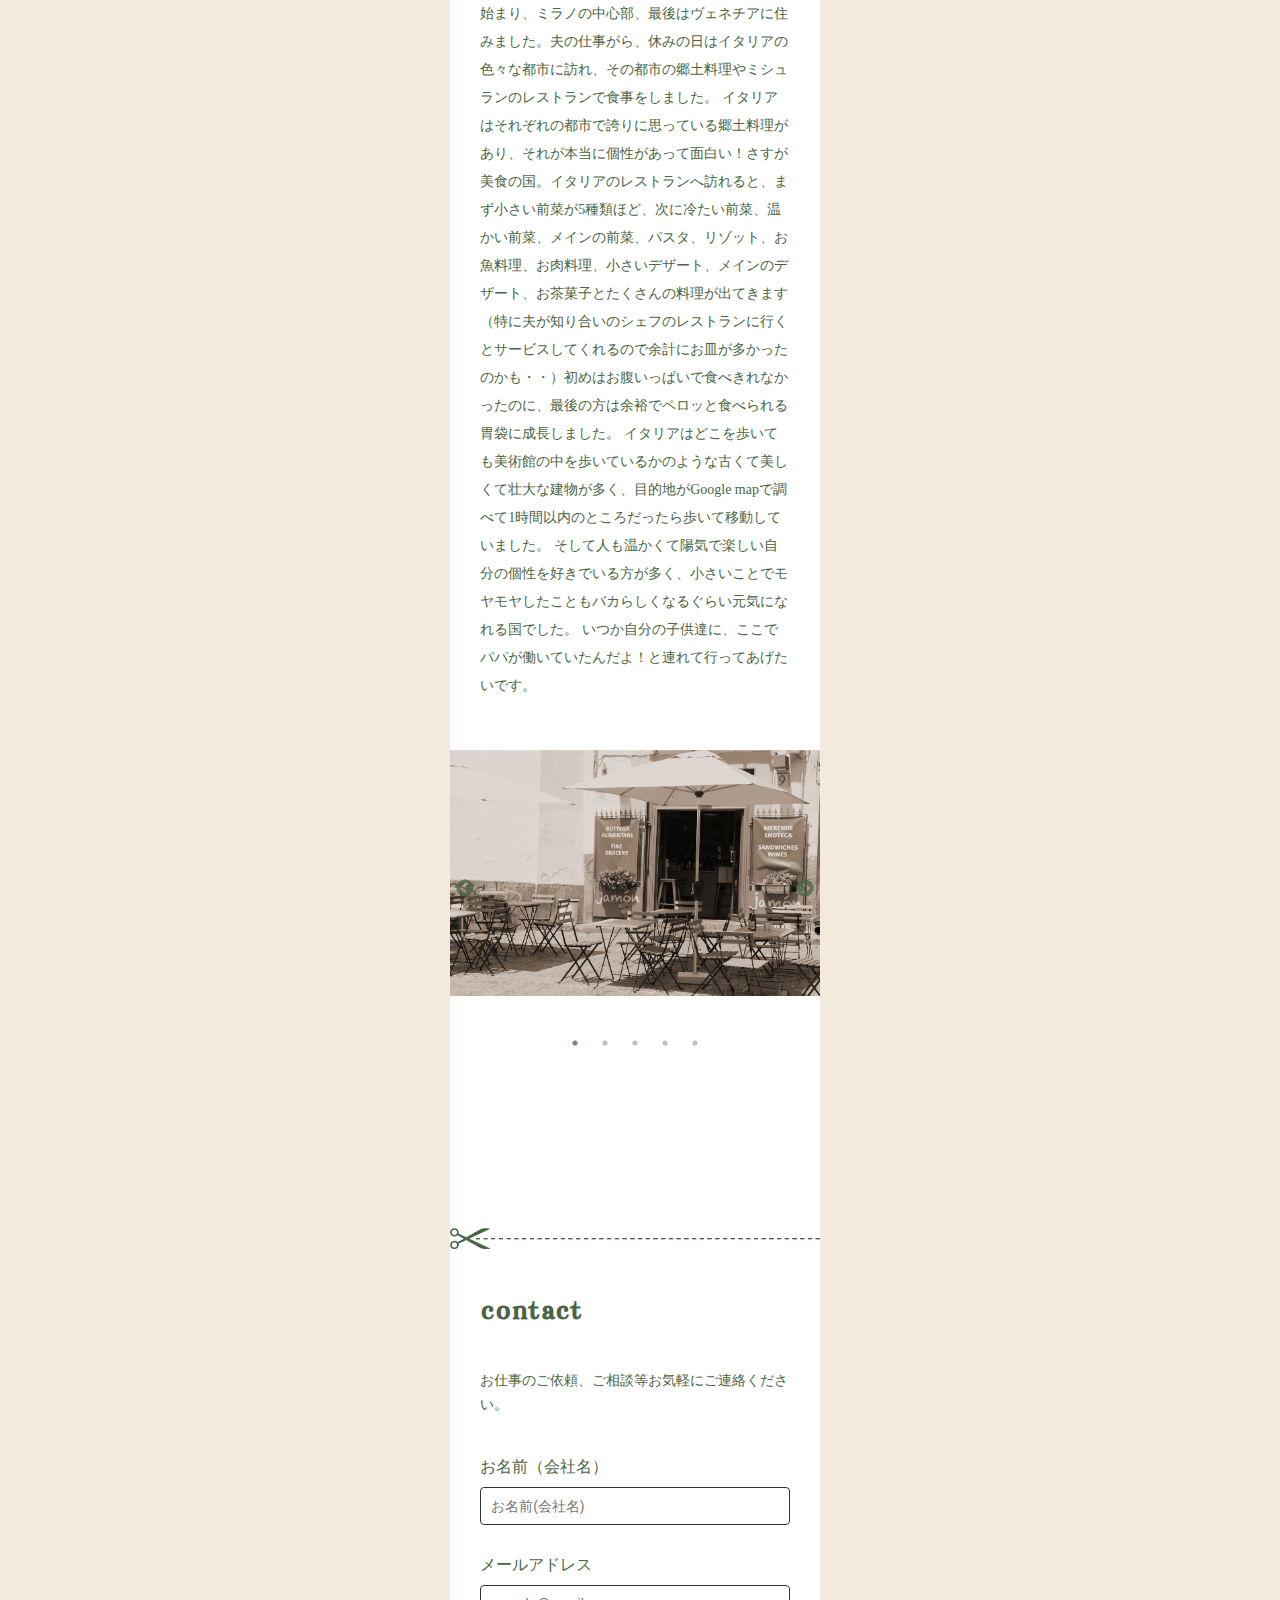
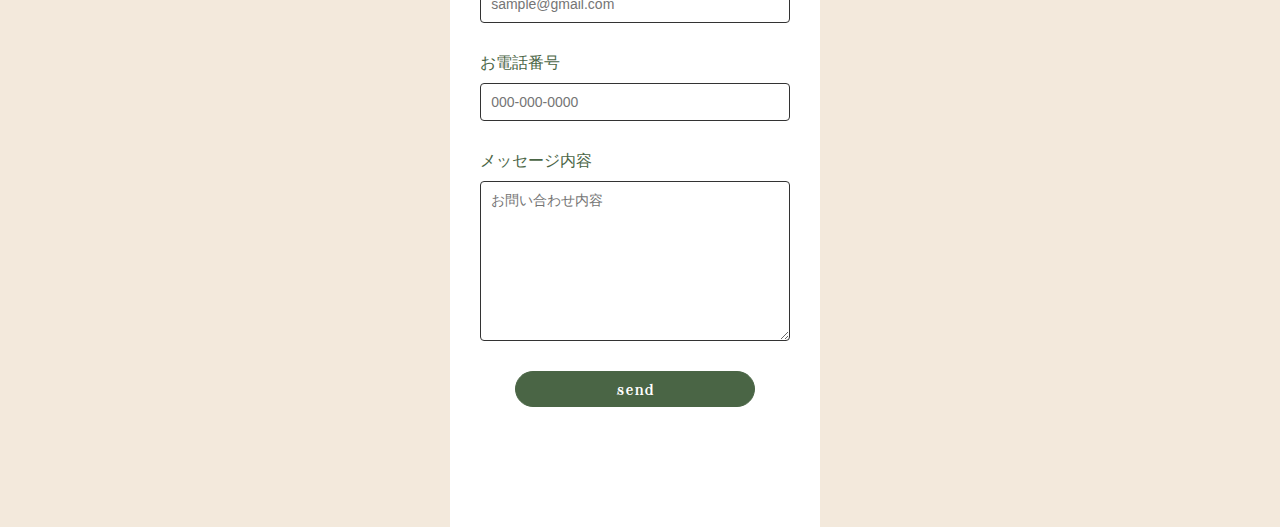
==== commit 1f675b1d: "portfolio" ====
--- a/portfolio/about.html
+++ b/portfolio/about.html
@@ -54,11 +54,11 @@
             </h1>
             <nav class="header_nav">
                 <ul>
-                    <li><a href="top"></a>top</li>
-                    <li><a href="#about"></a>about</li>
-                    <li><a href="#works"></a>works</li>
-                    <li><a href="#works"></a>works</li>
-                    <li><a href="#contact"></a>contact</li>
+                    <li><a href="./index.html">top</a></li>
+                    <li><a href="./about.html">about</a></li>
+                    <li><a href="./works.html">graphic</a></li>
+                    <li><a href="./works2.html">web</a></li>
+                    <li><a href="#contact">contact</a></li>
 
                 </ul>
             </nav> 
@@ -86,16 +86,39 @@
         </div>
     </header>
     <div class="main_contents">
-
+        <div class="main_contents">
+    
+    
+    
 <div class="about_top">
 <h1>about</h1>
 <h2>わたしのこと</h2>
 </div>
+
+
 
         <div class="about">
       <div class="about_title">
         about
     </div> 
+
+    <nav class="header_nav-sp">
+        <h1 class="nav_text">伝えたい気持ちに<br>
+            気付いてもらうデザイン</h1>
+            
+        <ul>
+            <li><a href="./index.html">top</a></li>
+            <li><a href="./about.html">about</a></li>
+            <li><a href="./works.html">graphic</a></li>
+            <li><a href="./works2.html">web</a></li>
+            <li><a href="#contact">contact</a></li>
+    
+        </ul>
+    </nav>
+    <div class="hamburger2">
+        <span></span>
+        </div>
+
     <div class="introduction">
         <div class="about_img">
             <img src="./img/about_top.png" alt="">
--- a/portfolio/CSS/style.css
+++ b/portfolio/CSS/style.css
@@ -56,9 +56,14 @@
     display: list-item;  /* 縦に並べる */
     list-style-type: none;
     text-transform: uppercase;
-    padding: 10% 0;
+    padding: 10px 0;
     font-family: 'YDWaosagi';
   }
+
+  .header_nav a {
+    line-height: 2;
+  }
+
 
   .sns{
     display: flex;
@@ -111,6 +116,9 @@
 
 
  }
+
+
+
  .main_text{
     font-size: 60px;
     font-family: 'YDWaosagi';
@@ -177,7 +185,7 @@
     position: -webkit-sticky;
     position: sticky;
     top: 10px;
-    height: 320px;
+    height: 180px;
 }
 
 .service_num{
@@ -341,8 +349,10 @@
 
 
 .slider_work {
-    width: 300px;
+    width: 100%;
   }
+
+
   
 
 /*　aboutのセクション　*/
@@ -363,7 +373,7 @@
 }
 
 .about_img{
-    width: 300px;
+    width: 100%;
     margin-bottom: 60px;
 }
 
@@ -402,7 +412,7 @@
     font-size: 100px;
     font-family: "Noto Sans JP", sans-serif;
     font-weight: 100;
-    padding-left: 40px;
+ padding-left: 40px;
     position: -webkit-sticky;
     position: sticky;
     top: 10px;
@@ -427,9 +437,9 @@
 
 }
 
-span {
+/* span {
     background: linear-gradient(transparent 50%, #FDD17B 50%);
-}
+} */
 
 
 .about_num{
@@ -472,7 +482,7 @@
 
 .contact_contents{
     text-align: left;
-    padding: 0 30px;
+    padding: 0 10%;
 
 }
 
@@ -516,8 +526,16 @@
     display: none;
 }
 
-
-
+.hamburger2,
+.header_nav-sp2{
+    display: none;
+}
+
+
+.nav_tex{
+    display: none;
+   
+}
 
 
 @media screen and (max-width: 1100px) {
@@ -531,6 +549,16 @@
     display: none;
 }
 
+.hamburger2,
+.header_nav-sp2{
+    display: none;
+}
+
+.nav_tex{
+    display: none;
+   
+}
+
 
 
 
@@ -547,17 +575,165 @@
     }
     
     .main_contents{
+        width: 100%;
         background-color: #fff;
         margin: 0 auto;
     }
-    
+
+    .top_img{
+        width: 100%;
+     }
+    
+
+    .main_text{
+        font-size: 9vw;
+        font-family: 'YDWaosagi';
+        color: #fff;
+        /* line-height: 100px; */
+        letter-spacing: 1px;
+        /* margin: -500px 20px 0 20px; */
+    
+     }
+    
+    .main_text2{
+        font-size: 4.5vw;
+        font-family: 'YDWaosagi';
+        color: #fff;
+        /* line-height: 40px; */
+        /* margin: 100px 0 0 20px; */
+    }
+    
+    
+    .main_contents{
+        background-color: #fff;
+        width: 100%;
+    }
+    
+    .message_contents{
+        text-align: center;
+    
+    }
+    
+    .message_contents p{
+        font-size: 12px;
+        line-height: 24px;
+        text-align: center;
+
+
+    }
+    
+    .more{
+        text-align: center;
+        margin-top: 30px;
+    }
+    
+    
+    .message img{
+        width: 25px;
+        object-fit: cover;
+        
+    }
+    
+    .service{
+        margin-top: -150px;
+    }
+    
+    .service_contents{
+        text-align: left;
+    
+    }
+    
+    .service_title {
+        writing-mode: vertical-rl;
+        font-size: 80px;
+        font-family: "Noto Sans JP", sans-serif;
+        font-weight: 100;
+        padding-left: 40px;
+        position: -webkit-sticky;
+        position: sticky;
+        top: 10px;
+        height: 320px;
+    }
+    
+    .service_num{
+        font-size: 18px;
+        font-family: 'YDWaosagi';
+    padding-bottom: 40px;
+    }
+    
+    .service_tit{
+        font-size: 18px;
+    padding-bottom: 20px;
+    }
+    
+    .service_text{
+        font-size: 14px;
+        line-height: 248x;
+        padding-bottom: 20px;
+    
+    
+    }
+    
+    
+    .service_contents img{
+    margin-bottom: 80px;
+    }
+
+
+
+    
+    .footer{
+        text-align: left;
+        padding: 0 30px;
+    
+    }
+    
+    .footer_title{
+        font-size: 18px;
+        font-family: 'YDWaosagi';
+    
+    }
+    
+    .footer_text{
+        font-size: 14px;
+        line-height: 28px;
+        padding-bottom: 40px;
+    
+    }
+
+    .works_title {
+        writing-mode: vertical-rl;
+        font-size: 80px;
+        font-family: "Noto Sans JP", sans-serif;
+        position: -webkit-sticky;
+        position: sticky;
+        top: 150px;
+        /* z-index: 9999; */
+    
+    }
+
+    .about_title {
+        writing-mode: vertical-rl;
+        font-size: 80px;
+        font-family: "Noto Sans JP", sans-serif;
+        position: -webkit-sticky;
+        position: sticky;
+        top: 150px;
+        /* z-index: 9999; */
+    
+    }
+
+    
+
+
     .hamburger{
         display: block;
         width: 30px;
-        height: 30px;
+        /* height: 30px;  */
         position: absolute;
+        margin: 10px 0 20px 20px;
         top: 10px;
-        right: 70px;
+        /* right: 70px; */
         cursor: pointer;
         z-index: 9999;
       }
@@ -591,6 +767,8 @@
         transition: .3s;
     
       }
+
+
     
     .open span{
         background: transparent;
@@ -611,20 +789,21 @@
     .header_nav-sp{
         position: absolute;
         width: 370px;
-        height: 85vh;
+        height: 100vh;
         margin: 0 auto;
         background-color:#F3E9DC;
-        z-index: 9998;
+        z-index: 9999;
     
     }
     
     .header_nav-sp ul{
         display: flex;
         flex-direction: column;
-        justify-content: center;
+         justify-content: start;
         align-items: left;
         gap: 20px;
         height: 100%;
+        margin-left: 20px;
     }
     
     .header_nav-sp li{
@@ -636,10 +815,99 @@
   display: inline-block;
     }
     
-
-    
-    
-    
-    
-    
+    .hamburger2{
+        display: block;
+        /* height: 30px;  */
+        position: absolute;
+        margin: 10px 0 20px 20px;
+        top: 10px;
+        /* right: 70px; */
+        cursor: pointer;
+        z-index: 9999;
+      }
+
+
+      .hamburger2 span{
+        width: 30px;
+        height: 2px;
+        background-color: #4A6545;
+        position: absolute;
+        content: "";
+        top: 13px;
+        transition: .3s;
+      }
+    /* hamメニュー（擬似要素） */
+    .hamburger2 span::before{
+        width: 30px;
+        height: 2px;
+        background-color: #4A6545;
+        position: absolute;
+        content: "";
+        top: -13px;
+        transition: .3s;
+    
+      }
+      .hamburger2 span::after{
+        width: 30px;
+        height: 2px;
+        background-color: #4A6545;;
+        position: absolute;
+        content: "";
+        bottom: -13px;
+        transition: .3s;
+    
+      }
+
+
+    
+    .open span{
+        background: transparent;
+    }
+    
+    .open span::before{
+        transform: rotate(45deg);
+        top: 0;
+    }
+    .open span::after{
+        transform: rotate(-45deg);
+        bottom: 0;
+    }
+
+
+
+
+
+
+.nav_text{
+    font-size: 24px;
+    line-height: 40px;
+    color: #4A6545;
+    font-family: 'YDWaosagi';
+    margin: 60px 20px;
+
+
+    
+}
+    
+    
+    
+    
+    
+    }
+
+    @media screen and (max-width: 350px) {
+
+        .hamburger{
+            display: block;
+            width: 30px;
+            /* height: 30px;  */
+            position: absolute;
+            /* margin: 10px 0 20px 20px; */
+            top: 10px;
+            right: 35px;
+            cursor: pointer;
+            z-index: 9999;
+          }
+    
+
     }